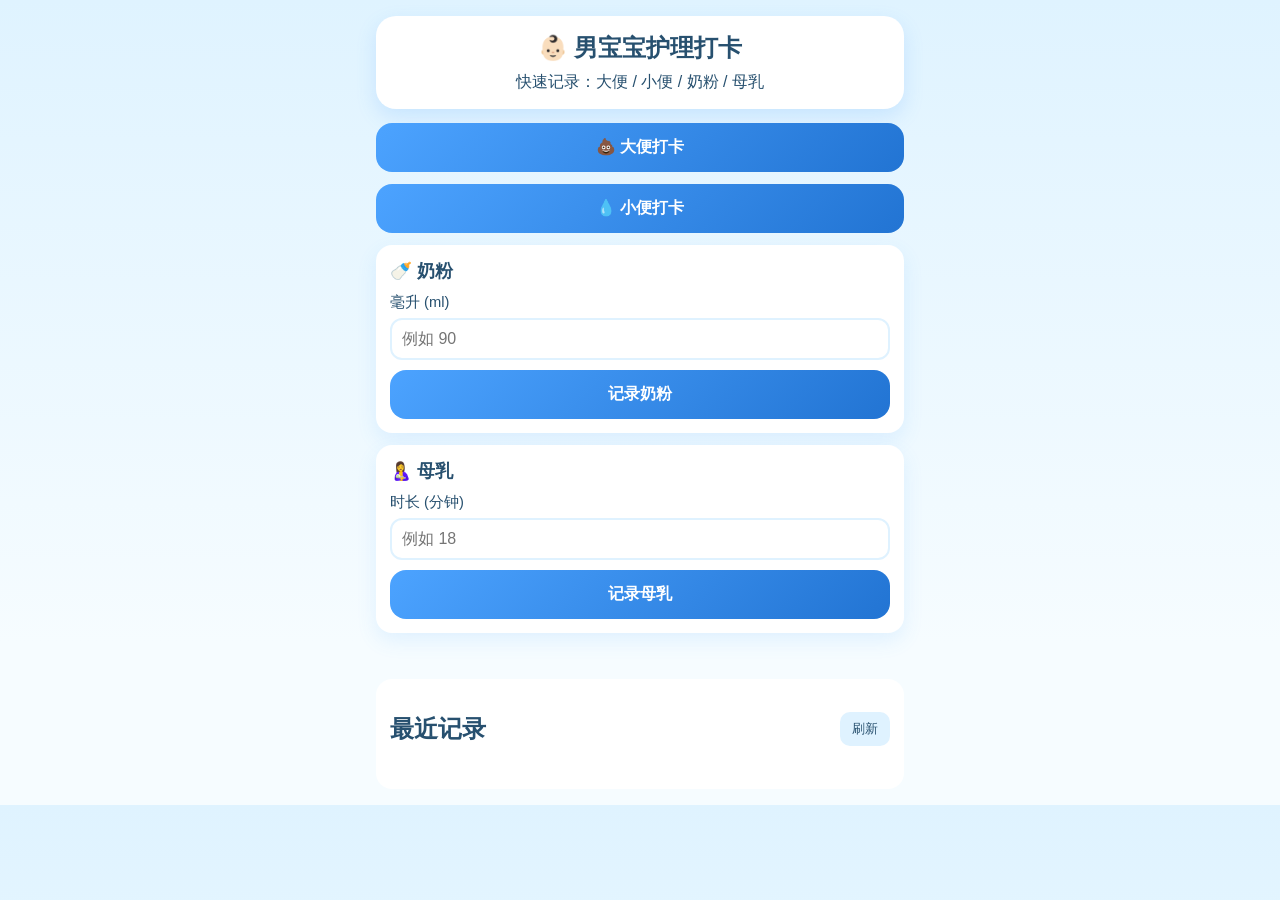
==== src/main/resources/static/index.html @ 642bdbe0 "feat: scaffold mobile newborn care tracking web app" ====
<!doctype html>
<html lang="zh-CN">
<head>
    <meta charset="UTF-8">
    <meta name="viewport" content="width=device-width, initial-scale=1.0">
    <title>男宝宝护理打卡</title>
    <link rel="stylesheet" href="styles.css">
</head>
<body>
<main class="app">
    <header class="hero">
        <h1>👶🏻 男宝宝护理打卡</h1>
        <p>快速记录：大便 / 小便 / 奶粉 / 母乳</p>
    </header>

    <section class="cards">
        <button class="action poop" data-type="STOOL">💩 大便打卡</button>
        <button class="action pee" data-type="URINE">💧 小便打卡</button>

        <div class="card">
            <h2>🍼 奶粉</h2>
            <label>毫升 (ml)
                <input id="formulaAmount" type="number" min="1" placeholder="例如 90">
            </label>
            <button class="action formula" data-type="FORMULA">记录奶粉</button>
        </div>

        <div class="card">
            <h2>🤱 母乳</h2>
            <label>时长 (分钟)
                <input id="breastDuration" type="number" min="1" placeholder="例如 18">
            </label>
            <button class="action breast" data-type="BREASTFEEDING">记录母乳</button>
        </div>
    </section>

    <p id="toast" class="toast"></p>

    <section class="timeline">
        <div class="timeline-header">
            <h2>最近记录</h2>
            <button id="refreshBtn" class="refresh">刷新</button>
        </div>
        <ul id="eventList"></ul>
    </section>
</main>
<script src="app.js"></script>
</body>
</html>
---- src/main/resources/static/styles.css ----
:root {
    --bg: #eff8ff;
    --card: #ffffff;
    --primary: #4ca3ff;
    --primary-dark: #2274d3;
    --accent: #9ad9ff;
    --text: #27506f;
    --soft: #dff2ff;
}

* { box-sizing: border-box; }

body {
    margin: 0;
    font-family: "PingFang SC", "Microsoft YaHei", sans-serif;
    background: linear-gradient(180deg, #dff3ff 0%, #f6fcff 80%);
    color: var(--text);
}

.app {
    max-width: 560px;
    margin: 0 auto;
    padding: 16px;
}

.hero {
    background: var(--card);
    border-radius: 20px;
    padding: 16px;
    box-shadow: 0 8px 20px rgba(76, 163, 255, 0.18);
    text-align: center;
}

.hero h1 { margin: 0 0 8px; font-size: 1.5rem; }
.hero p { margin: 0; }

.cards {
    margin-top: 14px;
    display: grid;
    gap: 12px;
}

.action {
    width: 100%;
    border: none;
    border-radius: 16px;
    padding: 14px;
    font-size: 1rem;
    color: #fff;
    font-weight: 700;
}

.poop, .pee, .formula, .breast {
    background: linear-gradient(135deg, var(--primary), var(--primary-dark));
}

.card {
    background: var(--card);
    border-radius: 16px;
    padding: 14px;
    box-shadow: 0 8px 20px rgba(76, 163, 255, 0.12);
}

.card h2 { margin: 0 0 10px; font-size: 1.1rem; }

label {
    display: block;
    font-size: 0.92rem;
    margin-bottom: 10px;
}

input {
    margin-top: 6px;
    width: 100%;
    border-radius: 12px;
    border: 2px solid var(--soft);
    padding: 10px;
    font-size: 1rem;
}

.timeline {
    margin-top: 14px;
    background: var(--card);
    border-radius: 16px;
    padding: 14px;
}

.timeline-header {
    display: flex;
    justify-content: space-between;
    align-items: center;
}

.refresh {
    border: none;
    border-radius: 10px;
    background: var(--soft);
    color: var(--text);
    padding: 8px 12px;
}

#eventList {
    list-style: none;
    padding: 0;
    margin: 10px 0 0;
}

#eventList li {
    background: #f8fcff;
    border: 1px solid var(--soft);
    border-radius: 12px;
    padding: 10px;
    margin-bottom: 8px;
    font-size: 0.95rem;
}

.toast {
    min-height: 22px;
    margin: 10px 4px;
    color: var(--primary-dark);
    font-weight: 600;
}

@media (max-width: 420px) {
    .hero h1 { font-size: 1.25rem; }
}
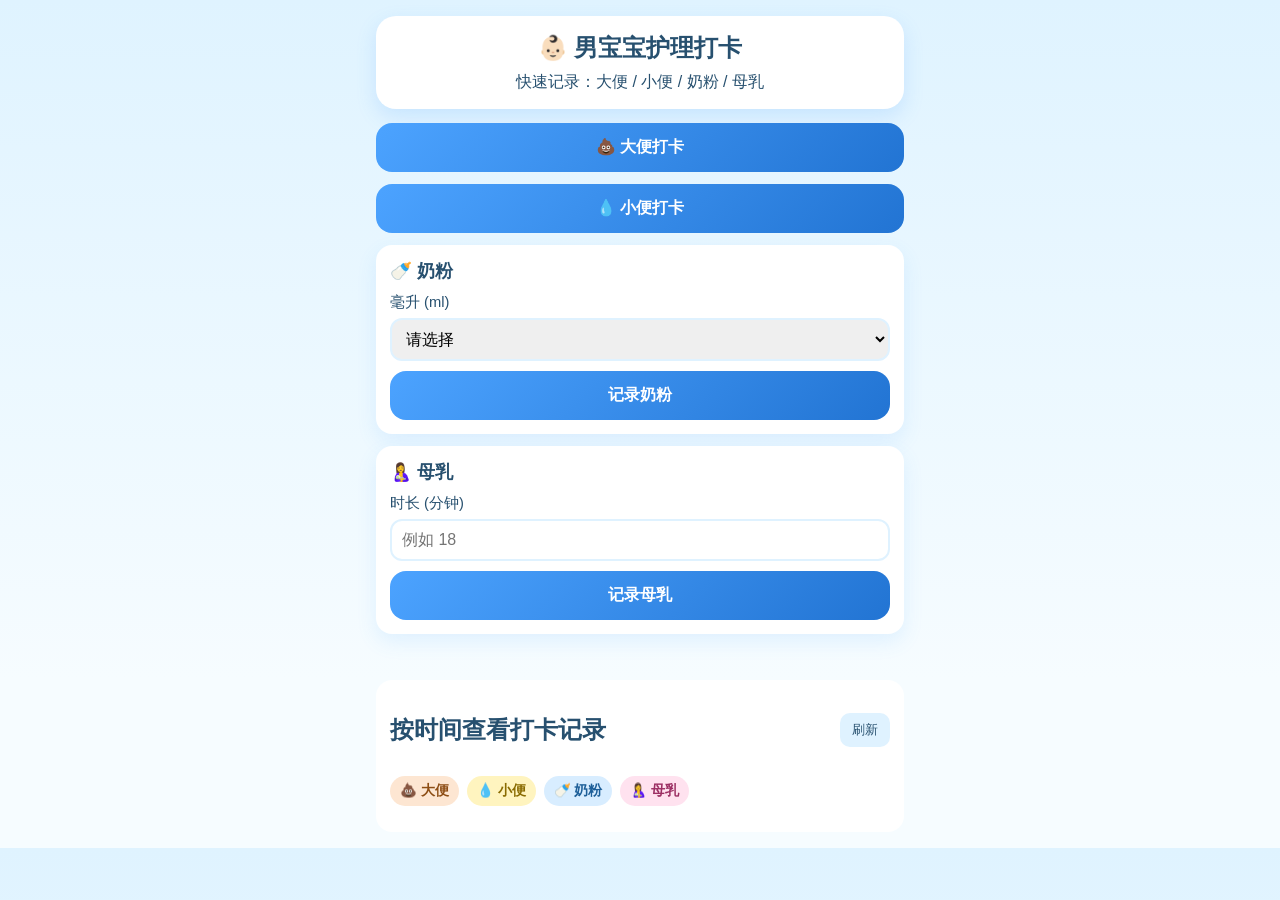
==== commit 313c7e1b: "feat: add formula dropdown and persistent event storage" ====
--- a/src/main/resources/static/index.html
+++ b/src/main/resources/static/index.html
@@ -20,7 +20,19 @@
         <div class="card">
             <h2>🍼 奶粉</h2>
             <label>毫升 (ml)
-                <input id="formulaAmount" type="number" min="1" placeholder="例如 90">
+                <select id="formulaAmount">
+                    <option value="">请选择</option>
+                    <option value="30">30 ml</option>
+                    <option value="60">60 ml</option>
+                    <option value="90">90 ml</option>
+                    <option value="120">120 ml</option>
+                    <option value="150">150 ml</option>
+                    <option value="180">180 ml</option>
+                    <option value="210">210 ml</option>
+                    <option value="240">240 ml</option>
+                    <option value="270">270 ml</option>
+                    <option value="300">300 ml</option>
+                </select>
             </label>
             <button class="action formula" data-type="FORMULA">记录奶粉</button>
         </div>
@@ -38,10 +50,16 @@
 
     <section class="timeline">
         <div class="timeline-header">
-            <h2>最近记录</h2>
+            <h2>按时间查看打卡记录</h2>
             <button id="refreshBtn" class="refresh">刷新</button>
         </div>
-        <ul id="eventList"></ul>
+        <div class="legend">
+            <span class="badge badge-stool">💩 大便</span>
+            <span class="badge badge-urine">💧 小便</span>
+            <span class="badge badge-formula">🍼 奶粉</span>
+            <span class="badge badge-breast">🤱 母乳</span>
+        </div>
+        <div id="timelineContainer"></div>
     </section>
 </main>
 <script src="app.js"></script>
--- a/src/main/resources/static/styles.css
+++ b/src/main/resources/static/styles.css
@@ -69,7 +69,8 @@
     margin-bottom: 10px;
 }
 
-input {
+input,
+select {
     margin-top: 6px;
     width: 100%;
     border-radius: 12px;
@@ -91,27 +92,85 @@
     align-items: center;
 }
 
+.legend {
+    display: flex;
+    flex-wrap: wrap;
+    gap: 8px;
+    margin-top: 10px;
+}
+
+.badge {
+    padding: 6px 10px;
+    border-radius: 999px;
+    font-size: 0.85rem;
+    font-weight: 600;
+}
+
+.badge-stool { background: #fde6d2; color: #8d4d14; }
+.badge-urine { background: #fff4bf; color: #8a6b00; }
+.badge-formula { background: #d8edff; color: #1d5f99; }
+.badge-breast { background: #ffe2ef; color: #9c2f63; }
+
+#timelineContainer {
+    margin-top: 12px;
+    display: grid;
+    gap: 10px;
+}
+
+.day-group {
+    background: #f8fcff;
+    border: 1px solid var(--soft);
+    border-radius: 12px;
+    padding: 10px;
+}
+
+.day-title {
+    margin: 0 0 8px;
+    color: #1f5e93;
+    font-size: 0.95rem;
+}
+
+.event-item {
+    display: flex;
+    align-items: center;
+    justify-content: space-between;
+    padding: 8px;
+    border-radius: 10px;
+    background: #fff;
+    margin-bottom: 6px;
+}
+
+.event-left {
+    display: flex;
+    align-items: center;
+    gap: 8px;
+}
+
+.icon-pill {
+    width: 28px;
+    height: 28px;
+    border-radius: 50%;
+    display: grid;
+    place-items: center;
+    font-size: 14px;
+}
+
+.icon-stool { background: #fde6d2; }
+.icon-urine { background: #fff4bf; }
+.icon-formula { background: #d8edff; }
+.icon-breast { background: #ffe2ef; }
+
+.event-meta {
+    font-size: 0.9rem;
+    color: #557791;
+}
+
 .refresh {
     border: none;
     border-radius: 10px;
     background: var(--soft);
     color: var(--text);
     padding: 8px 12px;
-}
-
-#eventList {
-    list-style: none;
-    padding: 0;
-    margin: 10px 0 0;
-}
-
-#eventList li {
-    background: #f8fcff;
-    border: 1px solid var(--soft);
-    border-radius: 12px;
-    padding: 10px;
-    margin-bottom: 8px;
-    font-size: 0.95rem;
 }
 
 .toast {
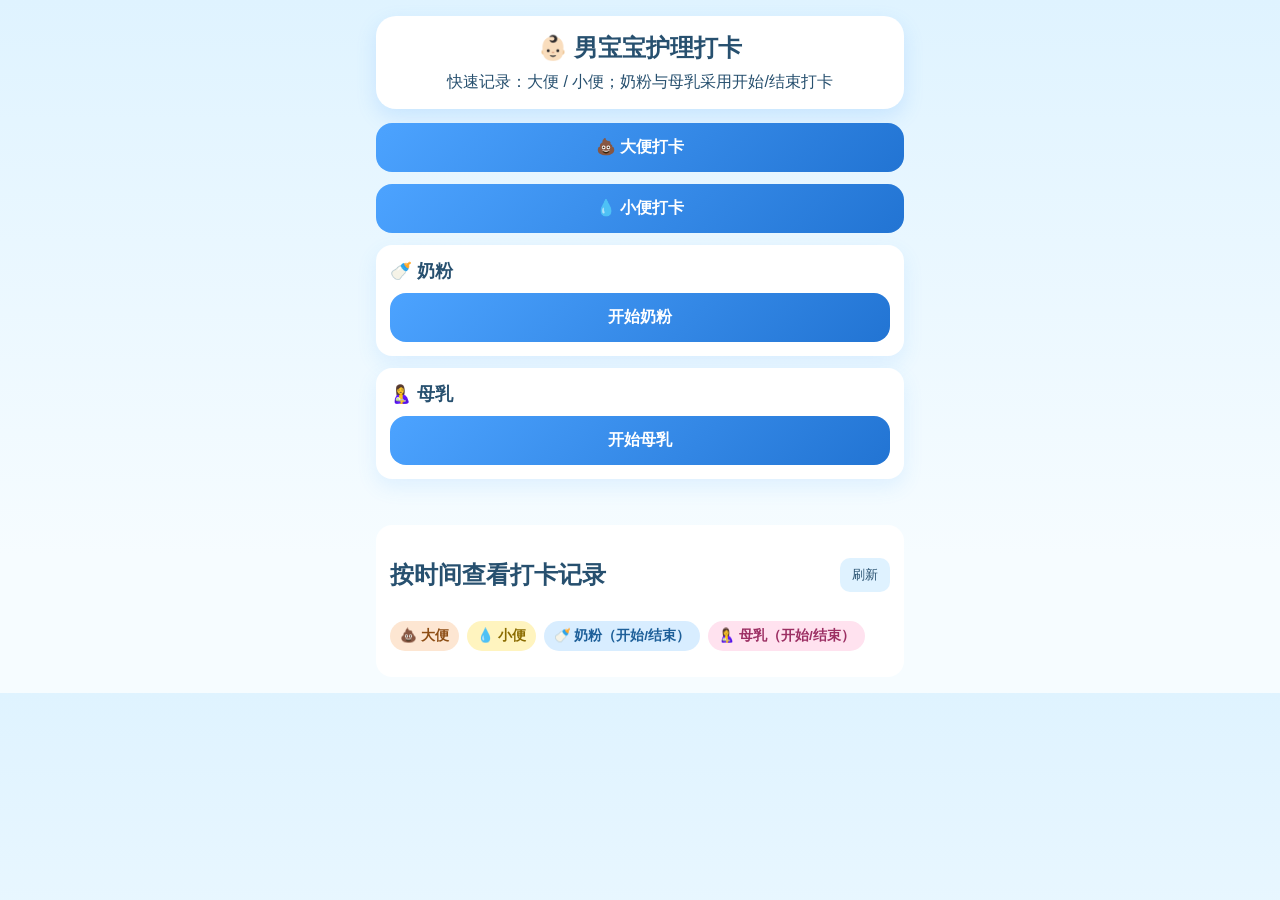
==== commit ac5e10fe: "feat: support start/end flow for formula and breastfeeding" ====
--- a/src/main/resources/static/index.html
+++ b/src/main/resources/static/index.html
@@ -10,16 +10,16 @@
 <main class="app">
     <header class="hero">
         <h1>👶🏻 男宝宝护理打卡</h1>
-        <p>快速记录：大便 / 小便 / 奶粉 / 母乳</p>
+        <p>快速记录：大便 / 小便；奶粉与母乳采用开始/结束打卡</p>
     </header>
 
     <section class="cards">
-        <button class="action poop" data-type="STOOL">💩 大便打卡</button>
-        <button class="action pee" data-type="URINE">💧 小便打卡</button>
+        <button class="action poop" data-quick-type="STOOL">💩 大便打卡</button>
+        <button class="action pee" data-quick-type="URINE">💧 小便打卡</button>
 
         <div class="card">
             <h2>🍼 奶粉</h2>
-            <label>毫升 (ml)
+            <label id="formulaAmountWrap" class="hidden">结束奶粉时填写毫升 (ml)
                 <select id="formulaAmount">
                     <option value="">请选择</option>
                     <option value="30">30 ml</option>
@@ -34,15 +34,12 @@
                     <option value="300">300 ml</option>
                 </select>
             </label>
-            <button class="action formula" data-type="FORMULA">记录奶粉</button>
+            <button id="formulaBtn" class="action formula">开始奶粉</button>
         </div>
 
         <div class="card">
             <h2>🤱 母乳</h2>
-            <label>时长 (分钟)
-                <input id="breastDuration" type="number" min="1" placeholder="例如 18">
-            </label>
-            <button class="action breast" data-type="BREASTFEEDING">记录母乳</button>
+            <button id="breastBtn" class="action breast">开始母乳</button>
         </div>
     </section>
 
@@ -56,8 +53,8 @@
         <div class="legend">
             <span class="badge badge-stool">💩 大便</span>
             <span class="badge badge-urine">💧 小便</span>
-            <span class="badge badge-formula">🍼 奶粉</span>
-            <span class="badge badge-breast">🤱 母乳</span>
+            <span class="badge badge-formula">🍼 奶粉（开始/结束）</span>
+            <span class="badge badge-breast">🤱 母乳（开始/结束）</span>
         </div>
         <div id="timelineContainer"></div>
     </section>
--- a/src/main/resources/static/styles.css
+++ b/src/main/resources/static/styles.css
@@ -183,3 +183,8 @@
 @media (max-width: 420px) {
     .hero h1 { font-size: 1.25rem; }
 }
+
+
+.hidden {
+    display: none;
+}
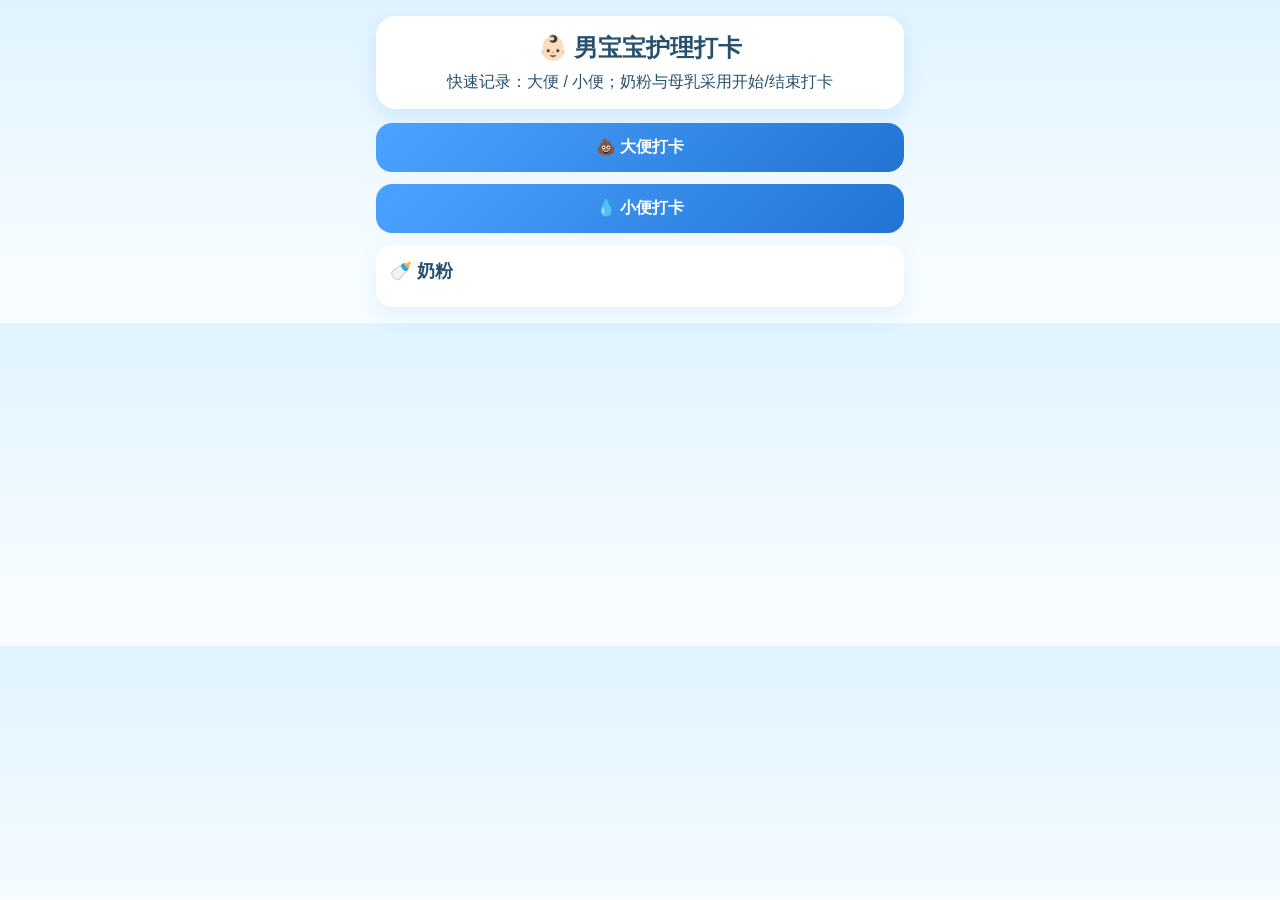
==== commit 91d719b6: "Merge branch 'main' into codex/create-new-project-for-baby-tracker-nn4xty" ====
--- a/src/main/resources/static/index.html
+++ b/src/main/resources/static/index.html
@@ -20,6 +20,16 @@
         <div class="card">
             <h2>🍼 奶粉</h2>
             <label id="formulaAmountWrap" class="hidden">结束奶粉时填写毫升 (ml)
+        <p>快速记录：大便 / 小便 / 奶粉 / 母乳</p>
+    </header>
+
+    <section class="cards">
+        <button class="action poop" data-type="STOOL">💩 大便打卡</button>
+        <button class="action pee" data-type="URINE">💧 小便打卡</button>
+
+        <div class="card">
+            <h2>🍼 奶粉</h2>
+            <label>毫升 (ml)
                 <select id="formulaAmount">
                     <option value="">请选择</option>
                     <option value="30">30 ml</option>
@@ -35,11 +45,16 @@
                 </select>
             </label>
             <button id="formulaBtn" class="action formula">开始奶粉</button>
+            <button class="action formula" data-type="FORMULA">记录奶粉</button>
         </div>
 
         <div class="card">
             <h2>🤱 母乳</h2>
             <button id="breastBtn" class="action breast">开始母乳</button>
+            <label>时长 (分钟)
+                <input id="breastDuration" type="number" min="1" placeholder="例如 18">
+            </label>
+            <button class="action breast" data-type="BREASTFEEDING">记录母乳</button>
         </div>
     </section>
 
@@ -55,6 +70,8 @@
             <span class="badge badge-urine">💧 小便</span>
             <span class="badge badge-formula">🍼 奶粉（开始/结束）</span>
             <span class="badge badge-breast">🤱 母乳（开始/结束）</span>
+            <span class="badge badge-formula">🍼 奶粉</span>
+            <span class="badge badge-breast">🤱 母乳</span>
         </div>
         <div id="timelineContainer"></div>
     </section>
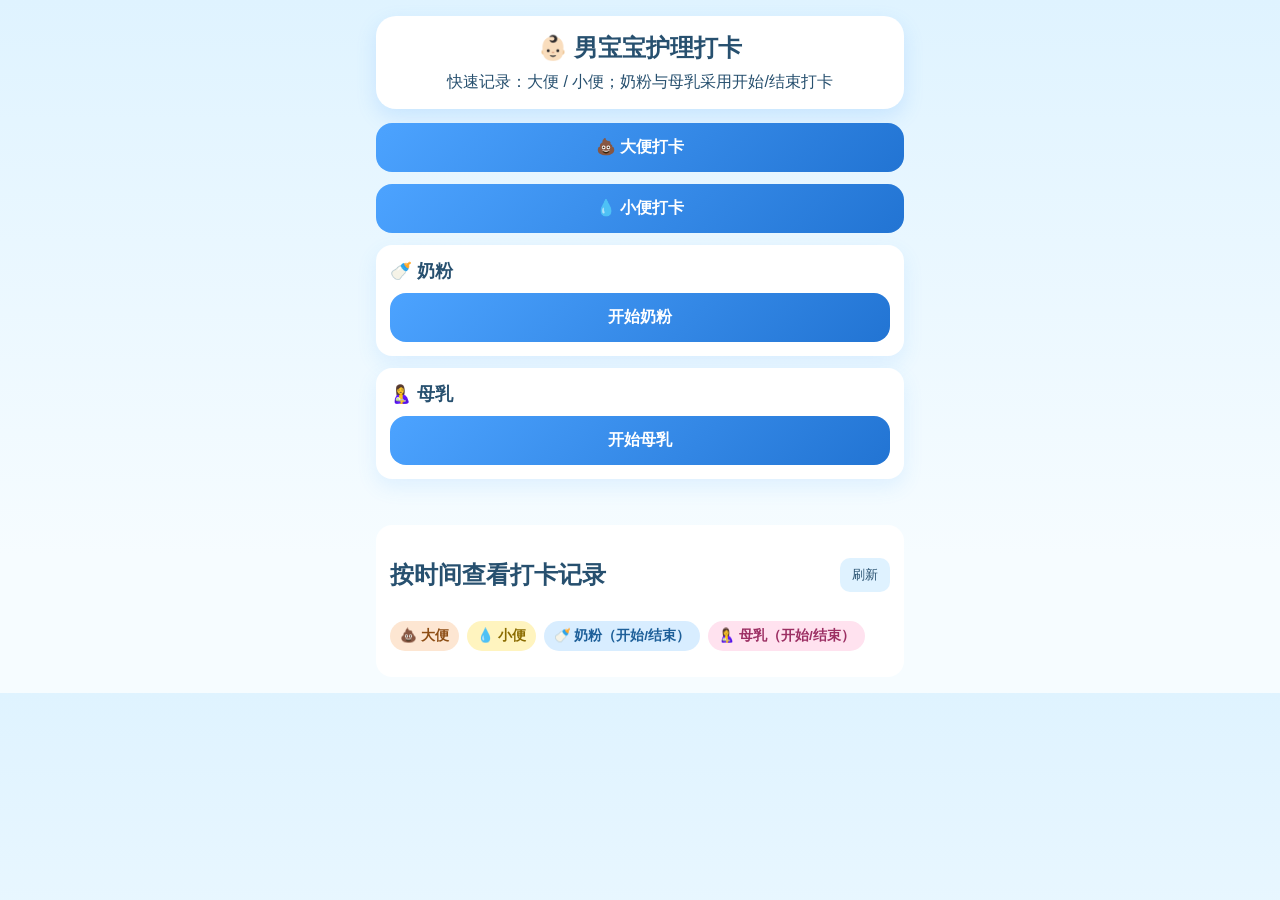
==== commit 5ba0ca79: "v2" ====
--- a/src/main/resources/static/index.html
+++ b/src/main/resources/static/index.html
@@ -20,16 +20,6 @@
         <div class="card">
             <h2>🍼 奶粉</h2>
             <label id="formulaAmountWrap" class="hidden">结束奶粉时填写毫升 (ml)
-        <p>快速记录：大便 / 小便 / 奶粉 / 母乳</p>
-    </header>
-
-    <section class="cards">
-        <button class="action poop" data-type="STOOL">💩 大便打卡</button>
-        <button class="action pee" data-type="URINE">💧 小便打卡</button>
-
-        <div class="card">
-            <h2>🍼 奶粉</h2>
-            <label>毫升 (ml)
                 <select id="formulaAmount">
                     <option value="">请选择</option>
                     <option value="30">30 ml</option>
@@ -45,16 +35,11 @@
                 </select>
             </label>
             <button id="formulaBtn" class="action formula">开始奶粉</button>
-            <button class="action formula" data-type="FORMULA">记录奶粉</button>
         </div>
 
         <div class="card">
             <h2>🤱 母乳</h2>
             <button id="breastBtn" class="action breast">开始母乳</button>
-            <label>时长 (分钟)
-                <input id="breastDuration" type="number" min="1" placeholder="例如 18">
-            </label>
-            <button class="action breast" data-type="BREASTFEEDING">记录母乳</button>
         </div>
     </section>
 
@@ -70,8 +55,6 @@
             <span class="badge badge-urine">💧 小便</span>
             <span class="badge badge-formula">🍼 奶粉（开始/结束）</span>
             <span class="badge badge-breast">🤱 母乳（开始/结束）</span>
-            <span class="badge badge-formula">🍼 奶粉</span>
-            <span class="badge badge-breast">🤱 母乳</span>
         </div>
         <div id="timelineContainer"></div>
     </section>
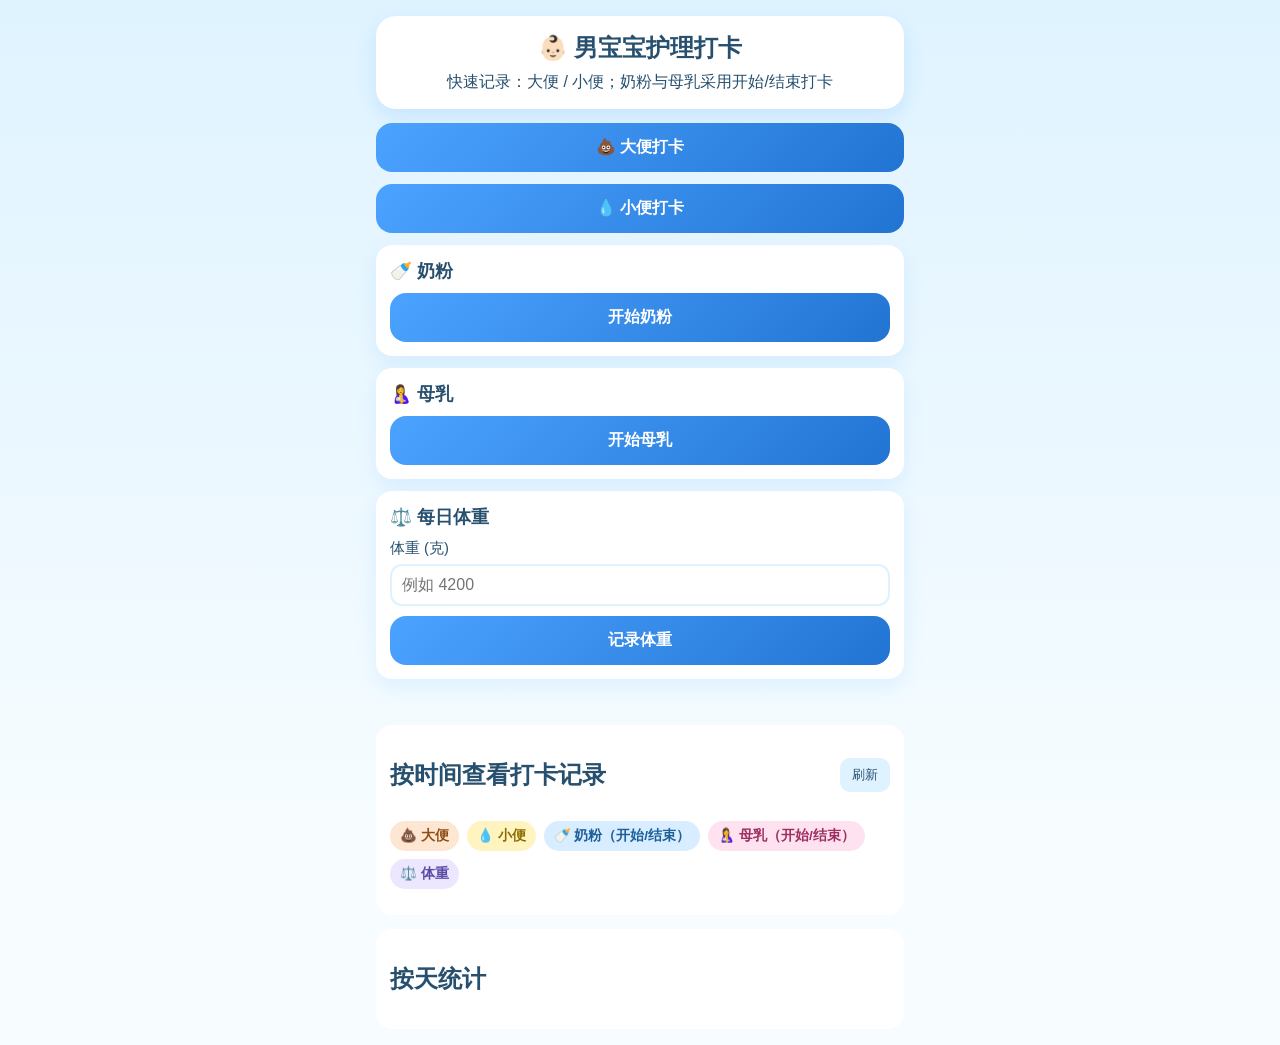
==== commit 3ee54e8b: "feat: add daily stats and weight tracking with optional breastmilk ml" ====
--- a/src/main/resources/static/index.html
+++ b/src/main/resources/static/index.html
@@ -39,7 +39,18 @@
 
         <div class="card">
             <h2>🤱 母乳</h2>
+            <label id="breastAmountWrap" class="hidden">结束母乳可选填写毫升 (ml)
+                <input id="breastAmount" type="number" min="1" placeholder="可不填">
+            </label>
             <button id="breastBtn" class="action breast">开始母乳</button>
+        </div>
+
+        <div class="card">
+            <h2>⚖️ 每日体重</h2>
+            <label>体重 (克)
+                <input id="weightInput" type="number" min="1" placeholder="例如 4200">
+            </label>
+            <button id="weightBtn" class="action weight">记录体重</button>
         </div>
     </section>
 
@@ -55,8 +66,14 @@
             <span class="badge badge-urine">💧 小便</span>
             <span class="badge badge-formula">🍼 奶粉（开始/结束）</span>
             <span class="badge badge-breast">🤱 母乳（开始/结束）</span>
+            <span class="badge badge-weight">⚖️ 体重</span>
         </div>
         <div id="timelineContainer"></div>
+    </section>
+
+    <section class="timeline">
+        <h2>按天统计</h2>
+        <div id="statsContainer"></div>
     </section>
 </main>
 <script src="app.js"></script>
--- a/src/main/resources/static/styles.css
+++ b/src/main/resources/static/styles.css
@@ -50,7 +50,7 @@
     font-weight: 700;
 }
 
-.poop, .pee, .formula, .breast {
+.poop, .pee, .formula, .breast, .weight {
     background: linear-gradient(135deg, var(--primary), var(--primary-dark));
 }
 
@@ -110,6 +110,7 @@
 .badge-urine { background: #fff4bf; color: #8a6b00; }
 .badge-formula { background: #d8edff; color: #1d5f99; }
 .badge-breast { background: #ffe2ef; color: #9c2f63; }
+.badge-weight { background: #ece7ff; color: #5a49a4; }
 
 #timelineContainer {
     margin-top: 12px;
@@ -159,6 +160,7 @@
 .icon-urine { background: #fff4bf; }
 .icon-formula { background: #d8edff; }
 .icon-breast { background: #ffe2ef; }
+.icon-weight { background: #ece7ff; }
 
 .event-meta {
     font-size: 0.9rem;
@@ -188,3 +190,19 @@
 .hidden {
     display: none;
 }
+
+
+#statsContainer {
+    margin-top: 10px;
+    display: grid;
+    gap: 10px;
+}
+
+.stats-item {
+    background: #f8fcff;
+    border: 1px solid var(--soft);
+    border-radius: 12px;
+    padding: 10px;
+    font-size: 0.9rem;
+    line-height: 1.6;
+}
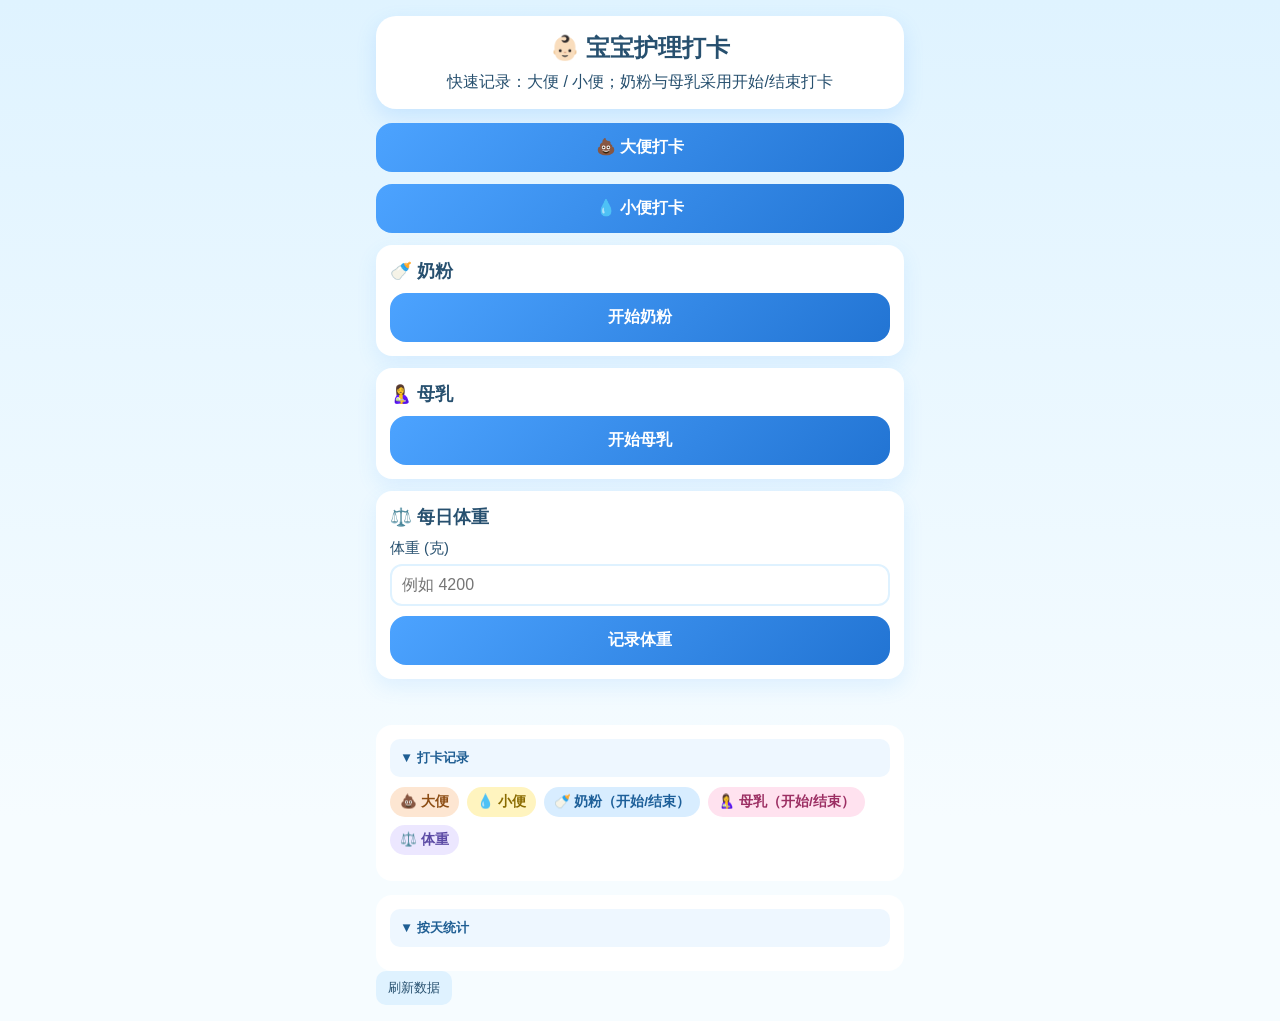
==== commit 560c055d: "feat: add collapsible timeline and stats sections with updated copy" ====
--- a/src/main/resources/static/index.html
+++ b/src/main/resources/static/index.html
@@ -3,13 +3,13 @@
 <head>
     <meta charset="UTF-8">
     <meta name="viewport" content="width=device-width, initial-scale=1.0">
-    <title>男宝宝护理打卡</title>
+    <title>宝宝护理打卡</title>
     <link rel="stylesheet" href="styles.css">
 </head>
 <body>
 <main class="app">
     <header class="hero">
-        <h1>👶🏻 男宝宝护理打卡</h1>
+        <h1>👶🏻 宝宝护理打卡</h1>
         <p>快速记录：大便 / 小便；奶粉与母乳采用开始/结束打卡</p>
     </header>
 
@@ -57,24 +57,27 @@
     <p id="toast" class="toast"></p>
 
     <section class="timeline">
-        <div class="timeline-header">
-            <h2>按时间查看打卡记录</h2>
-            <button id="refreshBtn" class="refresh">刷新</button>
+        <button id="toggleTimelineSection" class="section-toggle" type="button">▼ 打卡记录</button>
+        <div id="timelineSectionBody">
+            <div class="legend">
+                <span class="badge badge-stool">💩 大便</span>
+                <span class="badge badge-urine">💧 小便</span>
+                <span class="badge badge-formula">🍼 奶粉（开始/结束）</span>
+                <span class="badge badge-breast">🤱 母乳（开始/结束）</span>
+                <span class="badge badge-weight">⚖️ 体重</span>
+            </div>
+            <div id="timelineContainer"></div>
         </div>
-        <div class="legend">
-            <span class="badge badge-stool">💩 大便</span>
-            <span class="badge badge-urine">💧 小便</span>
-            <span class="badge badge-formula">🍼 奶粉（开始/结束）</span>
-            <span class="badge badge-breast">🤱 母乳（开始/结束）</span>
-            <span class="badge badge-weight">⚖️ 体重</span>
-        </div>
-        <div id="timelineContainer"></div>
     </section>
 
     <section class="timeline">
-        <h2>按天统计</h2>
-        <div id="statsContainer"></div>
+        <button id="toggleStatsSection" class="section-toggle" type="button">▼ 按天统计</button>
+        <div id="statsSectionBody">
+            <div id="statsContainer"></div>
+        </div>
     </section>
+
+    <button id="refreshBtn" class="refresh">刷新数据</button>
 </main>
 <script src="app.js"></script>
 </body>
--- a/src/main/resources/static/styles.css
+++ b/src/main/resources/static/styles.css
@@ -206,3 +206,24 @@
     font-size: 0.9rem;
     line-height: 1.6;
 }
+
+
+.section-toggle {
+    width: 100%;
+    text-align: left;
+    border: none;
+    background: #eef7ff;
+    color: #1f5e93;
+    border-radius: 10px;
+    padding: 10px;
+    font-weight: 700;
+}
+
+details > summary {
+    cursor: pointer;
+    list-style: none;
+}
+
+details > summary::-webkit-details-marker {
+    display: none;
+}
